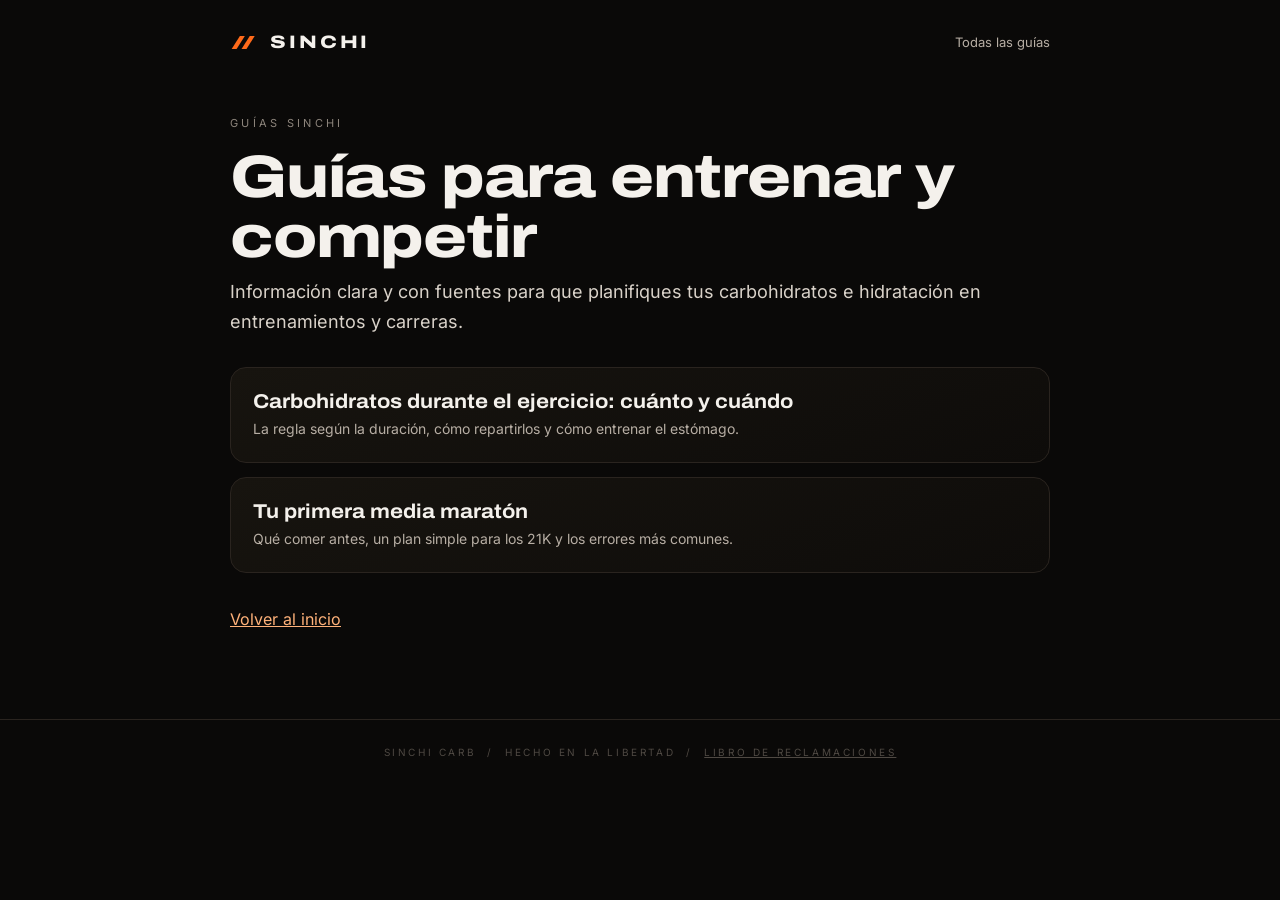
==== guias/index.html @ 4300d08e "Calendario de carreras y guías de nutrición deportiva (SEO) Co-Authored-By: Claude Opus 5.5 <noreply" ====
<!doctype html>
<html lang="es">
<head>
<meta charset="utf-8">
<meta name="viewport" content="width=device-width, initial-scale=1">
<title>Guías para entrenar y competir · SINCHI CARB</title>
<meta name="description" content="Guías prácticas de nutrición deportiva y running para corredores y ciclistas del norte del Perú, por SINCHI CARB.">
<link rel="canonical" href="https://sinchienergy.com/guias/">
<meta property="og:title" content="Guías para entrenar y competir">
<meta property="og:description" content="Guías prácticas de nutrición deportiva y running para corredores y ciclistas del norte del Perú, por SINCHI CARB.">
<meta property="og:image" content="https://sinchienergy.com/assets/og.jpg">
<meta property="og:type" content="article">
<link rel="icon" href="/assets/favicon.png">
<meta name="theme-color" content="#0A0908">
<link rel="preload" href="/fonts/archivo.woff2?v=1" as="font" type="font/woff2" crossorigin>
<link rel="preload" href="/fonts/inter.woff2?v=1" as="font" type="font/woff2" crossorigin>
<style>@font-face{font-family:'Archivo';font-style:normal;font-display:swap;font-weight:100 900;font-stretch:62% 125%;src:url(/fonts/archivo.woff2?v=1) format('woff2')}@font-face{font-family:'Inter';font-style:normal;font-display:swap;font-weight:100 900;src:url(/fonts/inter.woff2?v=1) format('woff2')}</style>
<style>
body{margin:0;background:#0A0908;color:#F4F1EC;font-family:Inter,system-ui,sans-serif;-webkit-font-smoothing:antialiased}
a{color:#FFB27A}
.top{max-width:820px;margin:0 auto;padding:32px 24px;display:flex;justify-content:space-between;align-items:center}
.logo{display:flex;align-items:center;gap:12px;color:#F4F1EC;text-decoration:none}
.logo svg{fill:#FF6A1A}.logo span{font-family:Archivo,sans-serif;font-stretch:125%;font-weight:800;font-size:18px;letter-spacing:.16em}
.top a.back{font-size:13px;color:#b7aea4;text-decoration:none}
main{max-width:820px;margin:0 auto;padding:30px 24px 90px}
.k{font-size:11px;letter-spacing:.3em;text-transform:uppercase;color:#8d857c;margin:0 0 14px}
h1{margin:0 0 10px;font-family:Archivo,sans-serif;font-stretch:118%;font-weight:800;font-size:clamp(36px,6vw,60px);line-height:1;letter-spacing:-.02em}
.upd{color:#8d857c;font-size:14px;margin:0 0 40px}
h2{font-family:Archivo,sans-serif;font-stretch:112%;font-weight:600;font-size:21px;margin:38px 0 10px;padding-top:28px;border-top:1px solid #2A241F}
p,li{color:#b7aea4;font-size:15px;line-height:1.75}
ul{padding-left:20px}
footer{border-top:1px solid #2A241F;padding:26px 24px;text-align:center;font-size:10px;letter-spacing:.26em;text-transform:uppercase;color:#4f4943}

.lead{font-size:18px;line-height:1.65;color:#d9d2c9;margin:0 0 30px}
table{width:100%;border-collapse:collapse;margin:18px 0 8px;font-size:14px}
th,td{text-align:left;padding:12px 10px;border-bottom:1px solid #2A241F;color:#b7aea4;vertical-align:top}
th{color:#F4F1EC;font-weight:600;font-size:12px;letter-spacing:.08em;text-transform:uppercase}
td b{color:#F4F1EC}
.nota{border:1px solid #2A241F;border-left:3px solid #FF6A1A;border-radius:12px;padding:16px 18px;margin:28px 0}
.nota p{margin:0}
.fuentes li{font-size:13px}
.cards{display:grid;gap:14px;margin-top:10px}
.card{display:block;text-decoration:none;border:1px solid #2A241F;border-radius:16px;padding:22px 22px;background:linear-gradient(160deg,#17140F,#0E0C0A)}
.card:hover{border-color:#FF6A1A}
.card b{display:block;color:#F4F1EC;font-family:Archivo,sans-serif;font-stretch:110%;font-size:20px;margin-bottom:6px}
.card span{color:#b7aea4;font-size:14px;line-height:1.6}
.back2{display:inline-block;margin-top:36px}
</style>
<!-- Google Analytics -->
<script>addEventListener('load',function(){setTimeout(function(){var s=document.createElement('script');s.async=true;s.src='https://www.googletagmanager.com/gtag/js?id=G-M9N4279ZE2';document.head.appendChild(s);},1500);});</script>
<script>window.dataLayer=window.dataLayer||[];function gtag(){dataLayer.push(arguments);}gtag('js',new Date());gtag('config','G-M9N4279ZE2',{allow_google_signals:false,allow_ad_personalization_signals:false});</script>
</head>
<body>
<header class="top"><a class="logo" href="/" aria-label="SINCHI inicio"><svg width="28" height="17" viewBox="0 0 34 20" aria-hidden="true"><path d="M2 18 L12 2 H18 L8 18 Z"/><path d="M14 18 L24 2 H30 L20 18 Z"/></svg><span>SINCHI</span></a><a class="back" href="/guias/">Todas las guías</a></header>
<main>
<p class="k">Guías SINCHI</p>
<h1>Guías para entrenar y competir</h1>
<p class="lead">Información clara y con fuentes para que planifiques tus carbohidratos e hidratación en entrenamientos y carreras.</p>
<div class="cards">
<a class="card" href="/guias/carbohidratos-durante-el-ejercicio.html"><b>Carbohidratos durante el ejercicio: cuánto y cuándo</b><span>La regla según la duración, cómo repartirlos y cómo entrenar el estómago.</span></a>
<a class="card" href="/guias/primera-media-maraton.html"><b>Tu primera media maratón</b><span>Qué comer antes, un plan simple para los 21K y los errores más comunes.</span></a>
</div>
<a class="back2" href="/">Volver al inicio</a>
</main>
<footer>SINCHI CARB &nbsp;/&nbsp; Hecho en La Libertad &nbsp;/&nbsp; <a href="/reclamaciones.html" style="color:inherit">Libro de Reclamaciones</a></footer>
</body>
</html>
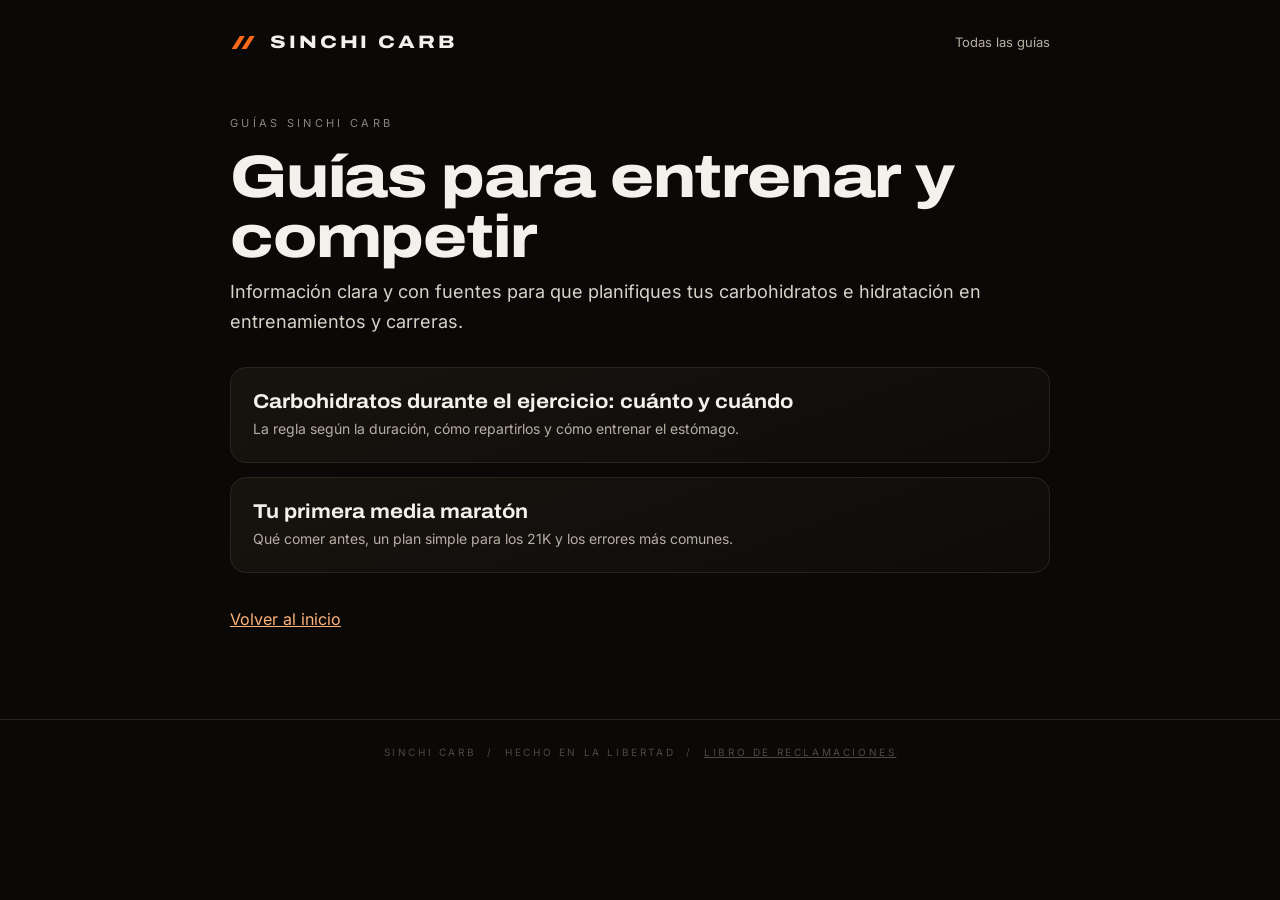
==== commit 2e9f3250: "Marca: SINCHI → SINCHI CARB en logos, textos, footer, manifest y hero Co-Authored-By: Claude Opus 5." ====
--- a/guias/index.html
+++ b/guias/index.html
@@ -51,9 +51,9 @@
 <script>window.dataLayer=window.dataLayer||[];function gtag(){dataLayer.push(arguments);}gtag('js',new Date());gtag('config','G-M9N4279ZE2',{allow_google_signals:false,allow_ad_personalization_signals:false});</script>
 </head>
 <body>
-<header class="top"><a class="logo" href="/" aria-label="SINCHI inicio"><svg width="28" height="17" viewBox="0 0 34 20" aria-hidden="true"><path d="M2 18 L12 2 H18 L8 18 Z"/><path d="M14 18 L24 2 H30 L20 18 Z"/></svg><span>SINCHI</span></a><a class="back" href="/guias/">Todas las guías</a></header>
+<header class="top"><a class="logo" href="/" aria-label="SINCHI CARB inicio"><svg width="28" height="17" viewBox="0 0 34 20" aria-hidden="true"><path d="M2 18 L12 2 H18 L8 18 Z"/><path d="M14 18 L24 2 H30 L20 18 Z"/></svg><span>SINCHI CARB</span></a><a class="back" href="/guias/">Todas las guías</a></header>
 <main>
-<p class="k">Guías SINCHI</p>
+<p class="k">Guías SINCHI CARB</p>
 <h1>Guías para entrenar y competir</h1>
 <p class="lead">Información clara y con fuentes para que planifiques tus carbohidratos e hidratación en entrenamientos y carreras.</p>
 <div class="cards">
